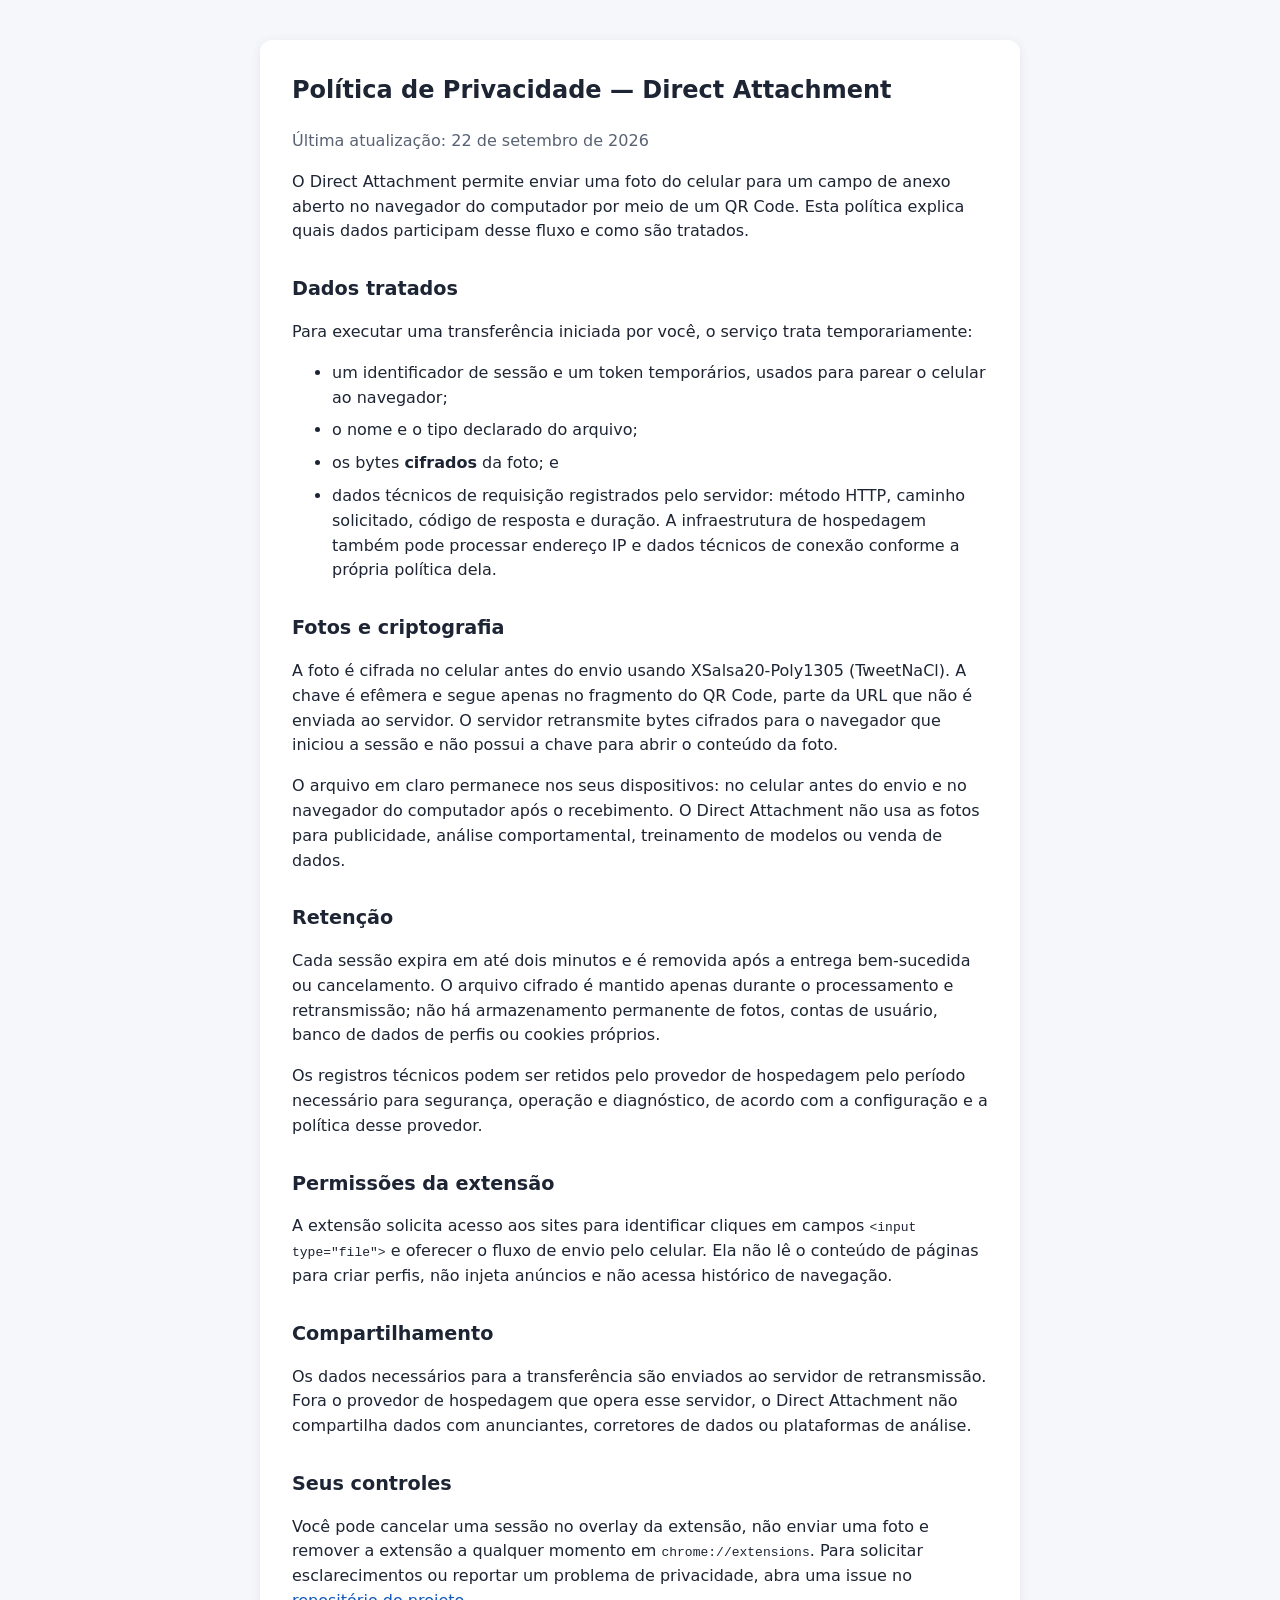
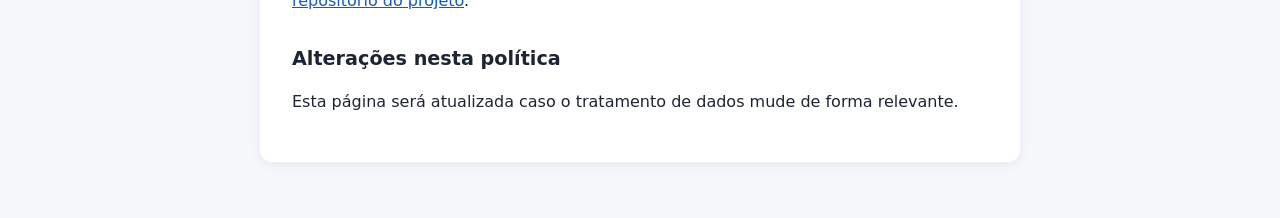
==== server/web/privacy.html @ 7665b31f "chore:politica de privacidade" ====
<!DOCTYPE html>
<html lang="pt-BR">
<head>
  <meta charset="UTF-8" />
  <meta name="viewport" content="width=device-width, initial-scale=1" />
  <title>Política de Privacidade — Direct Attachment</title>
  <style>
    :root { color-scheme: light dark; font-family: system-ui, sans-serif; line-height: 1.55; }
    body { margin: 0; background: #f6f7fb; color: #1d2433; }
    main { max-width: 760px; margin: 0 auto; padding: 40px 20px 56px; }
    article { background: #fff; border-radius: 12px; padding: 32px; box-shadow: 0 2px 12px #18203312; }
    h1 { margin-top: 0; } h2 { margin-top: 30px; font-size: 1.2rem; }
    a { color: #1659bd; } li { margin: 8px 0; }
    .updated { color: #596273; }
    @media (prefers-color-scheme: dark) {
      body { background: #11151d; color: #edf1f7; }
      article { background: #1b212c; box-shadow: none; } a { color: #89b8ff; }
      .updated { color: #b7c0ce; }
    }
  </style>
</head>
<body>
  <main>
    <article>
      <h1>Política de Privacidade — Direct Attachment</h1>
      <p class="updated">Última atualização: 22 de setembro de 2026</p>

      <p>O Direct Attachment permite enviar uma foto do celular para um campo de anexo aberto no navegador do computador por meio de um QR Code. Esta política explica quais dados participam desse fluxo e como são tratados.</p>

      <h2>Dados tratados</h2>
      <p>Para executar uma transferência iniciada por você, o serviço trata temporariamente:</p>
      <ul>
        <li>um identificador de sessão e um token temporários, usados para parear o celular ao navegador;</li>
        <li>o nome e o tipo declarado do arquivo;</li>
        <li>os bytes <strong>cifrados</strong> da foto; e</li>
        <li>dados técnicos de requisição registrados pelo servidor: método HTTP, caminho solicitado, código de resposta e duração. A infraestrutura de hospedagem também pode processar endereço IP e dados técnicos de conexão conforme a própria política dela.</li>
      </ul>

      <h2>Fotos e criptografia</h2>
      <p>A foto é cifrada no celular antes do envio usando XSalsa20-Poly1305 (TweetNaCl). A chave é efêmera e segue apenas no fragmento do QR Code, parte da URL que não é enviada ao servidor. O servidor retransmite bytes cifrados para o navegador que iniciou a sessão e não possui a chave para abrir o conteúdo da foto.</p>
      <p>O arquivo em claro permanece nos seus dispositivos: no celular antes do envio e no navegador do computador após o recebimento. O Direct Attachment não usa as fotos para publicidade, análise comportamental, treinamento de modelos ou venda de dados.</p>

      <h2>Retenção</h2>
      <p>Cada sessão expira em até dois minutos e é removida após a entrega bem-sucedida ou cancelamento. O arquivo cifrado é mantido apenas durante o processamento e retransmissão; não há armazenamento permanente de fotos, contas de usuário, banco de dados de perfis ou cookies próprios.</p>
      <p>Os registros técnicos podem ser retidos pelo provedor de hospedagem pelo período necessário para segurança, operação e diagnóstico, de acordo com a configuração e a política desse provedor.</p>

      <h2>Permissões da extensão</h2>
      <p>A extensão solicita acesso aos sites para identificar cliques em campos <code>&lt;input type="file"&gt;</code> e oferecer o fluxo de envio pelo celular. Ela não lê o conteúdo de páginas para criar perfis, não injeta anúncios e não acessa histórico de navegação.</p>

      <h2>Compartilhamento</h2>
      <p>Os dados necessários para a transferência são enviados ao servidor de retransmissão. Fora o provedor de hospedagem que opera esse servidor, o Direct Attachment não compartilha dados com anunciantes, corretores de dados ou plataformas de análise.</p>

      <h2>Seus controles</h2>
      <p>Você pode cancelar uma sessão no overlay da extensão, não enviar uma foto e remover a extensão a qualquer momento em <code>chrome://extensions</code>. Para solicitar esclarecimentos ou reportar um problema de privacidade, abra uma issue no <a href="https://github.com/herrmann13/direct-attachment/issues">repositório do projeto</a>.</p>

      <h2>Alterações nesta política</h2>
      <p>Esta página será atualizada caso o tratamento de dados mude de forma relevante.</p>
    </article>
  </main>
</body>
</html>
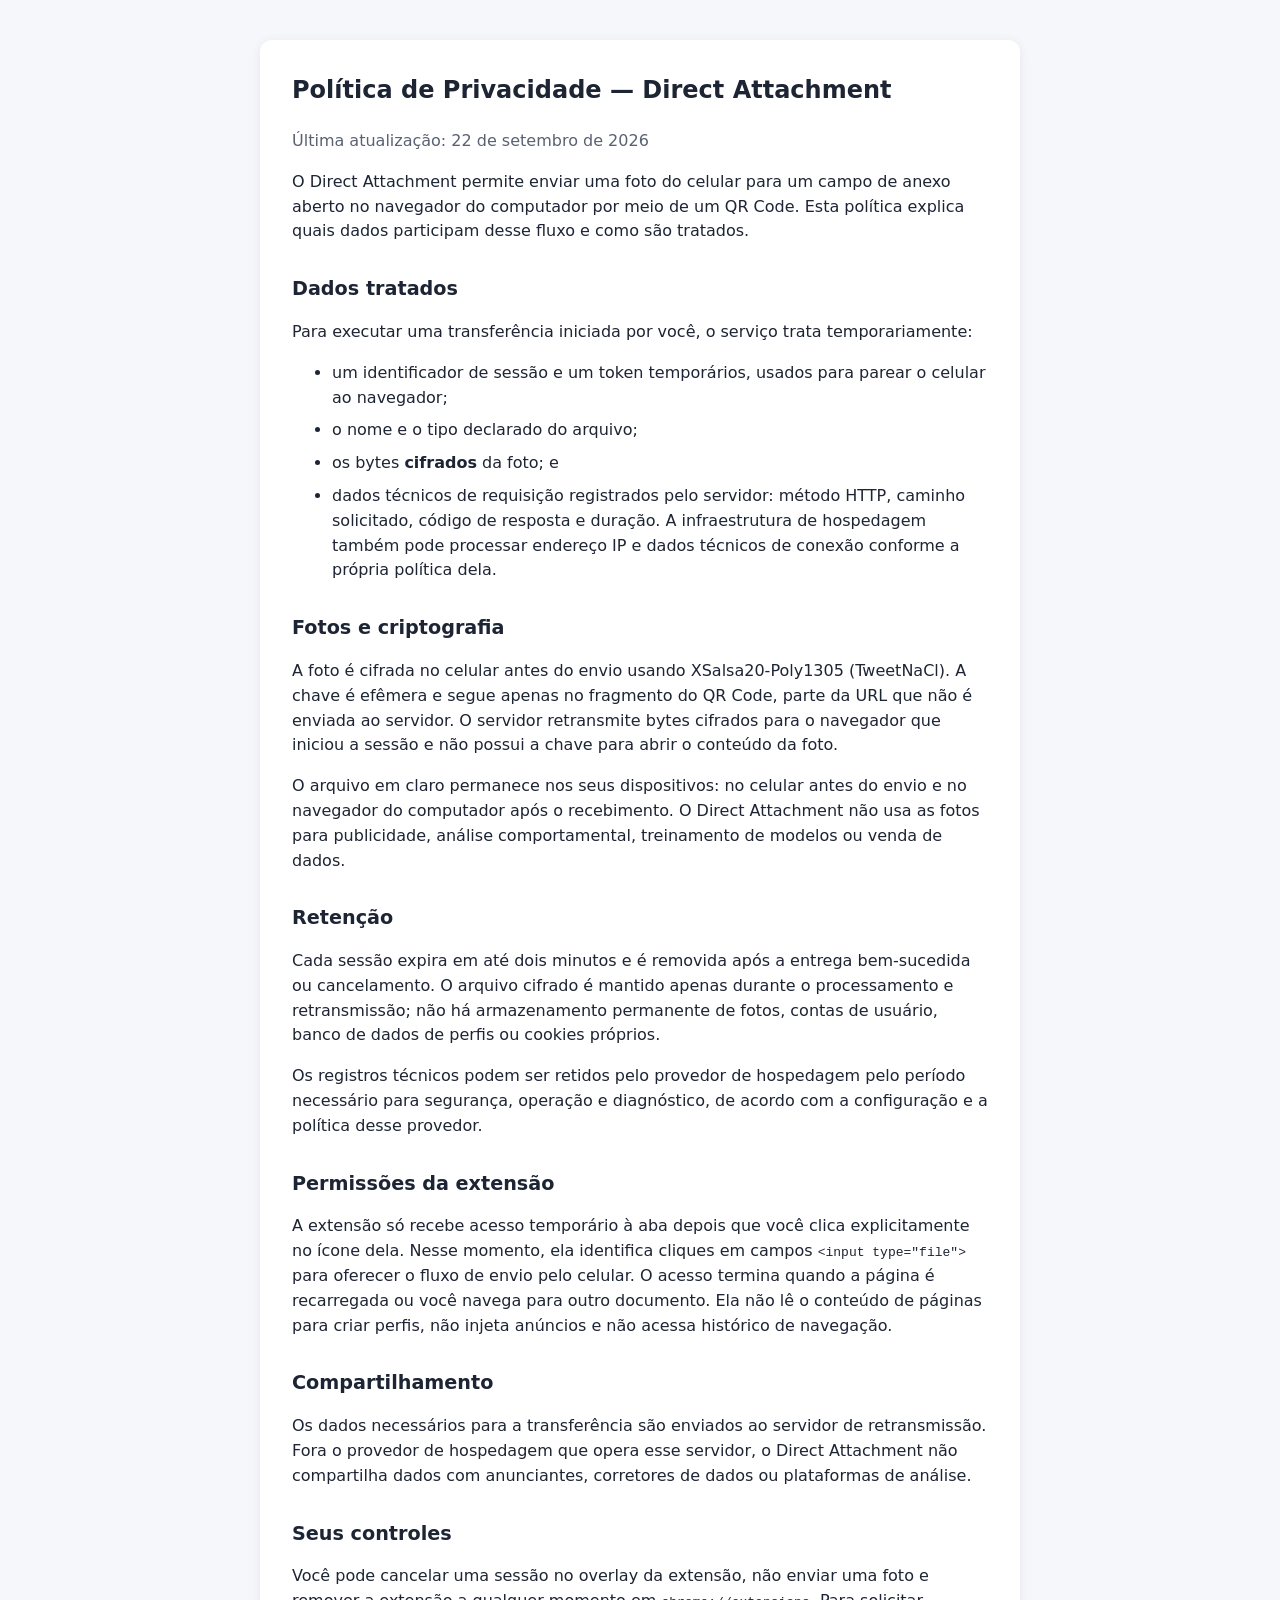
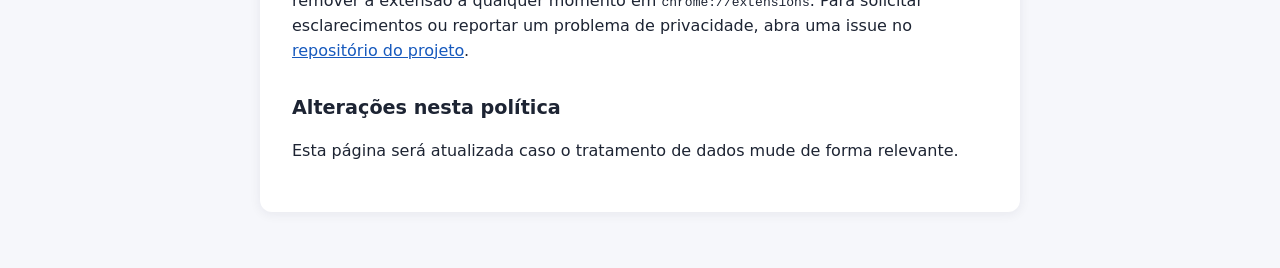
==== commit 00c08a54: "refactor:permissoes" ====
--- a/server/web/privacy.html
+++ b/server/web/privacy.html
@@ -45,7 +45,7 @@
       <p>Os registros técnicos podem ser retidos pelo provedor de hospedagem pelo período necessário para segurança, operação e diagnóstico, de acordo com a configuração e a política desse provedor.</p>
 
       <h2>Permissões da extensão</h2>
-      <p>A extensão solicita acesso aos sites para identificar cliques em campos <code>&lt;input type="file"&gt;</code> e oferecer o fluxo de envio pelo celular. Ela não lê o conteúdo de páginas para criar perfis, não injeta anúncios e não acessa histórico de navegação.</p>
+      <p>A extensão só recebe acesso temporário à aba depois que você clica explicitamente no ícone dela. Nesse momento, ela identifica cliques em campos <code>&lt;input type="file"&gt;</code> para oferecer o fluxo de envio pelo celular. O acesso termina quando a página é recarregada ou você navega para outro documento. Ela não lê o conteúdo de páginas para criar perfis, não injeta anúncios e não acessa histórico de navegação.</p>
 
       <h2>Compartilhamento</h2>
       <p>Os dados necessários para a transferência são enviados ao servidor de retransmissão. Fora o provedor de hospedagem que opera esse servidor, o Direct Attachment não compartilha dados com anunciantes, corretores de dados ou plataformas de análise.</p>
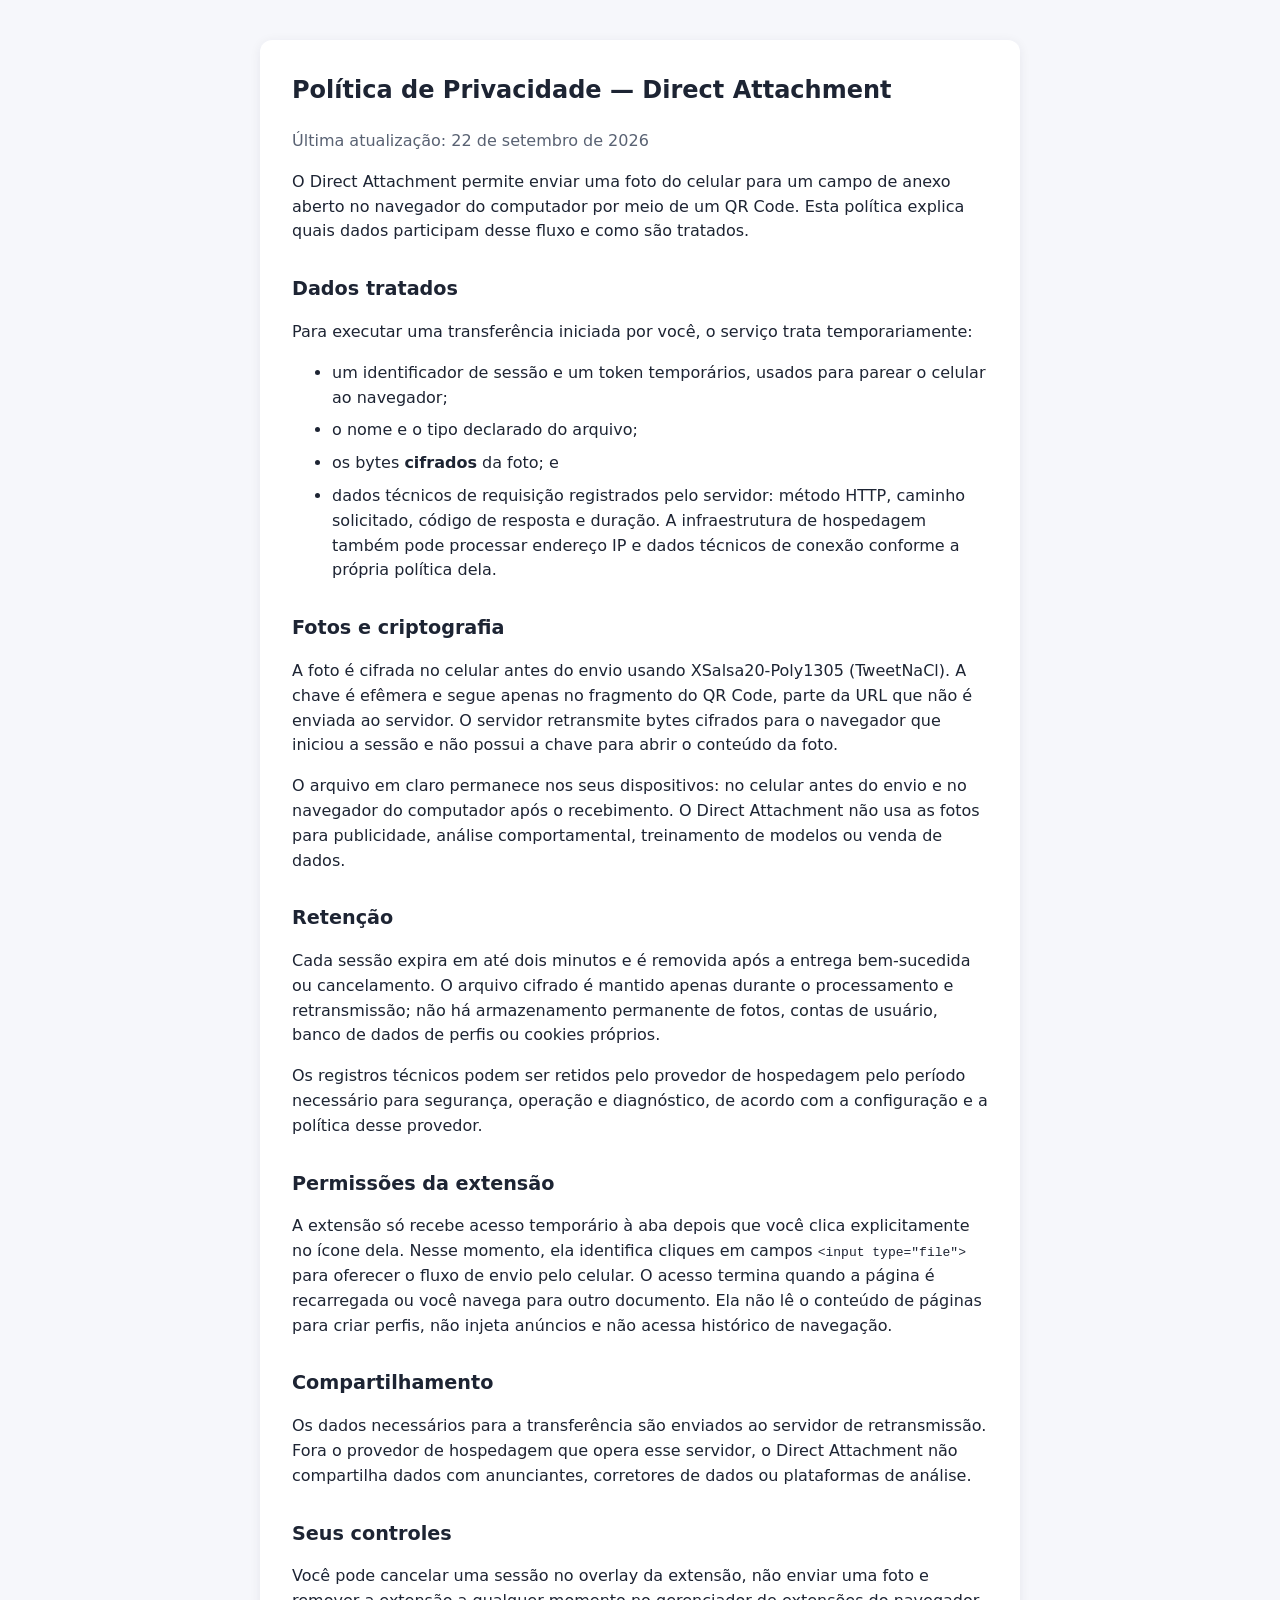
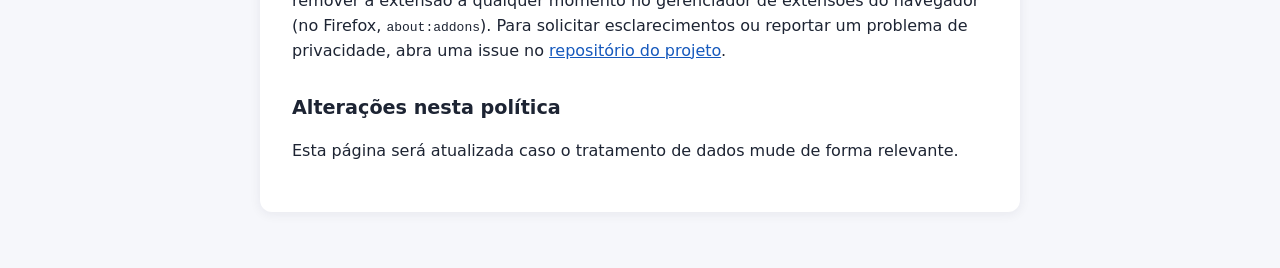
==== commit 38b357d5: "chore:atualizacao id firefox para distribuicao" ====
--- a/server/web/privacy.html
+++ b/server/web/privacy.html
@@ -51,7 +51,7 @@
       <p>Os dados necessários para a transferência são enviados ao servidor de retransmissão. Fora o provedor de hospedagem que opera esse servidor, o Direct Attachment não compartilha dados com anunciantes, corretores de dados ou plataformas de análise.</p>
 
       <h2>Seus controles</h2>
-      <p>Você pode cancelar uma sessão no overlay da extensão, não enviar uma foto e remover a extensão a qualquer momento em <code>chrome://extensions</code>. Para solicitar esclarecimentos ou reportar um problema de privacidade, abra uma issue no <a href="https://github.com/herrmann13/direct-attachment/issues">repositório do projeto</a>.</p>
+      <p>Você pode cancelar uma sessão no overlay da extensão, não enviar uma foto e remover a extensão a qualquer momento no gerenciador de extensões do navegador (no Firefox, <code>about:addons</code>). Para solicitar esclarecimentos ou reportar um problema de privacidade, abra uma issue no <a href="https://github.com/herrmann13/direct-attachment/issues">repositório do projeto</a>.</p>
 
       <h2>Alterações nesta política</h2>
       <p>Esta página será atualizada caso o tratamento de dados mude de forma relevante.</p>
